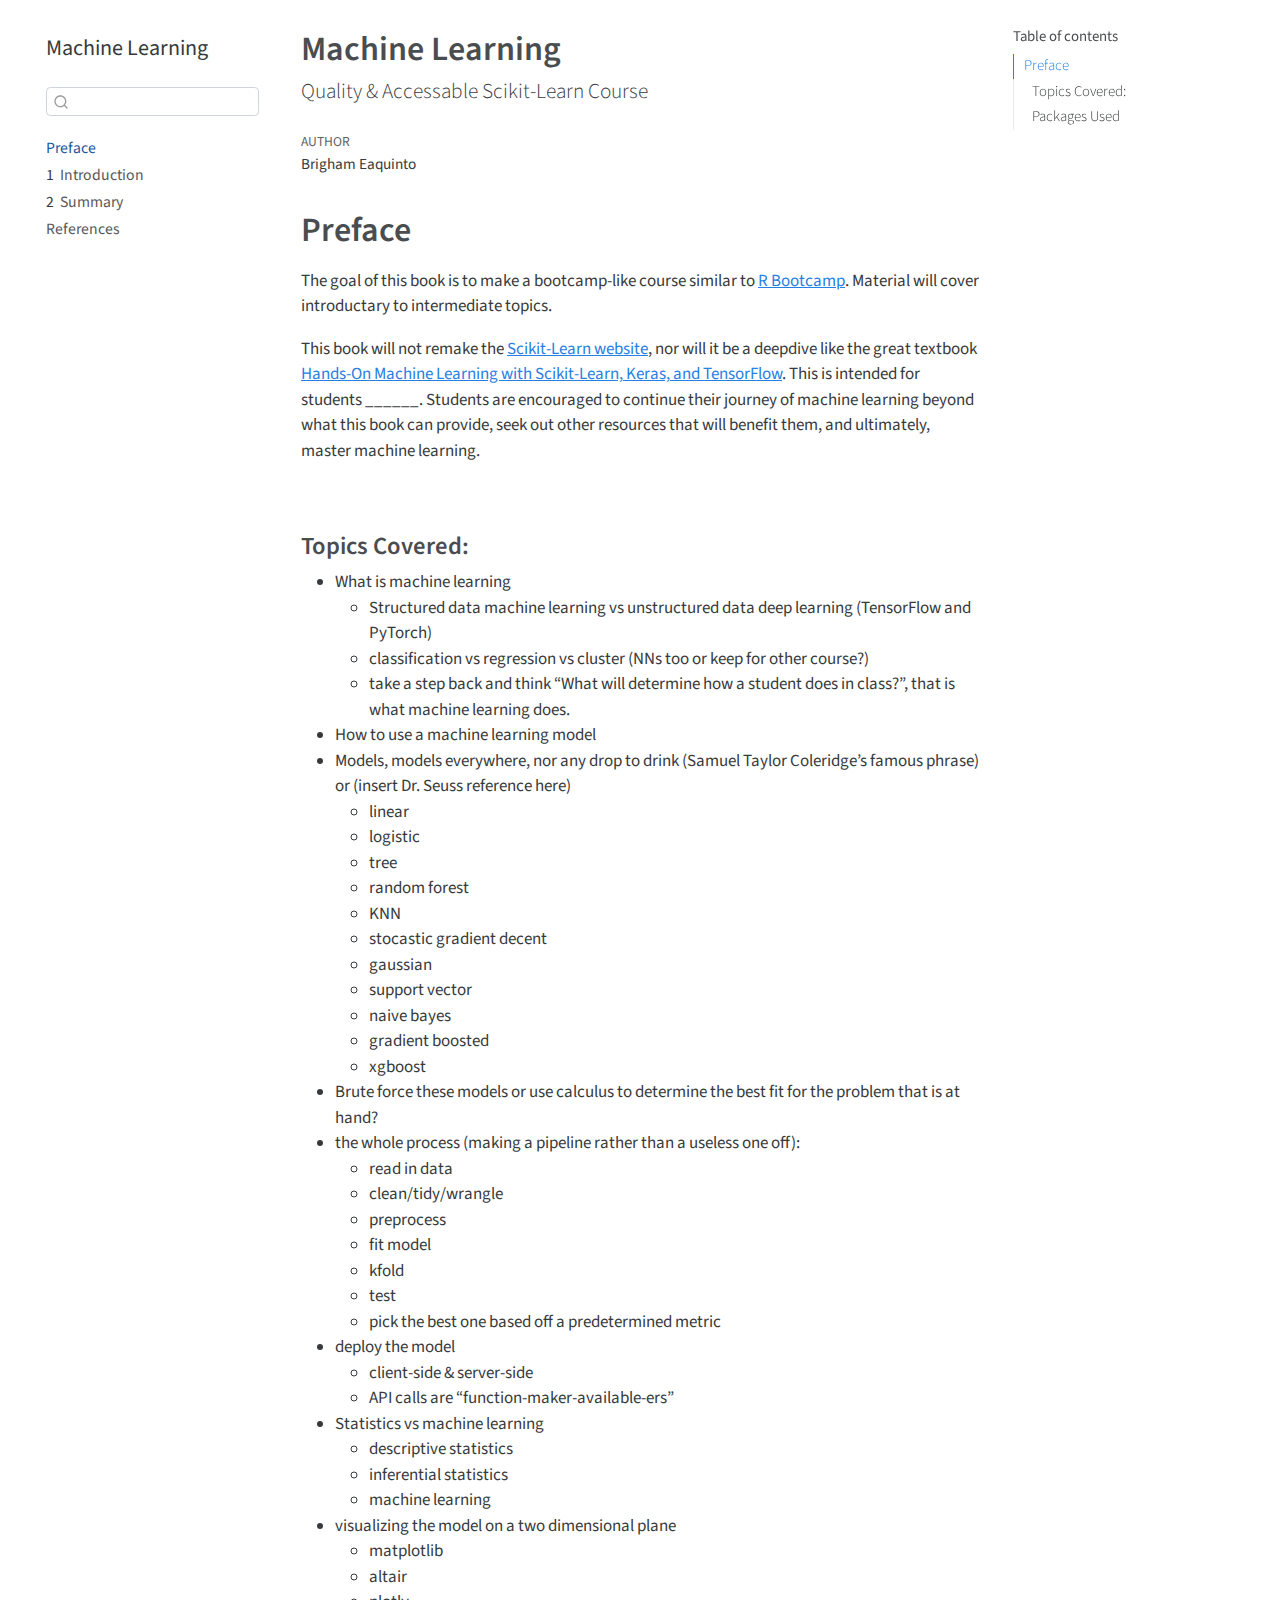
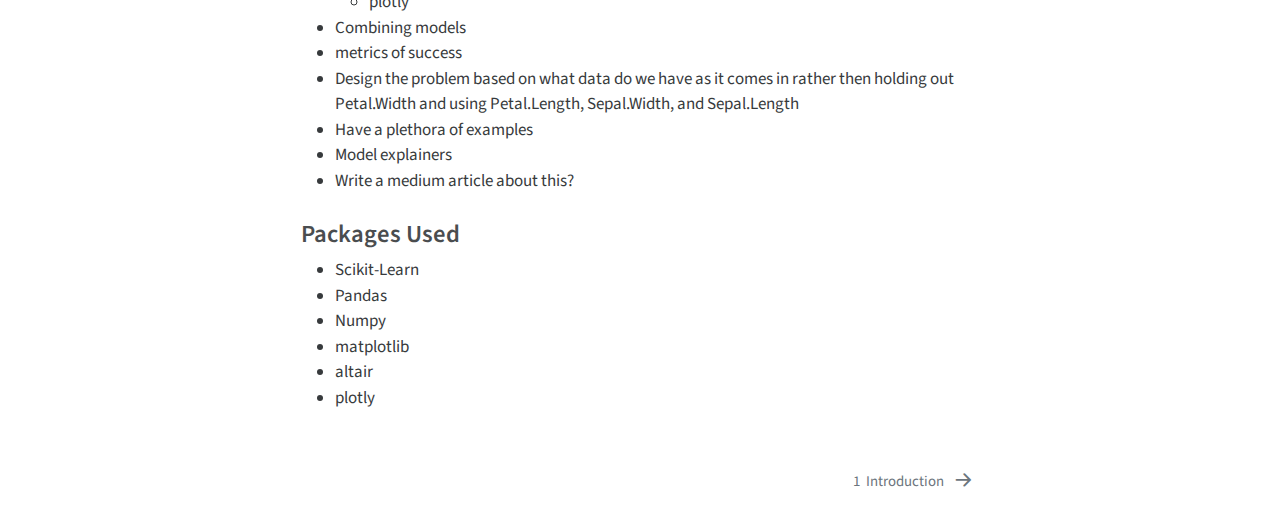
==== _book/index.html @ b911149e "Starting book!" ====
<!DOCTYPE html>
<html xmlns="http://www.w3.org/1999/xhtml" lang="en" xml:lang="en"><head>

<meta charset="utf-8">
<meta name="generator" content="quarto-1.3.450">

<meta name="viewport" content="width=device-width, initial-scale=1.0, user-scalable=yes">

<meta name="author" content="Brigham Eaquinto">

<title>Machine Learning</title>
<style>
code{white-space: pre-wrap;}
span.smallcaps{font-variant: small-caps;}
div.columns{display: flex; gap: min(4vw, 1.5em);}
div.column{flex: auto; overflow-x: auto;}
div.hanging-indent{margin-left: 1.5em; text-indent: -1.5em;}
ul.task-list{list-style: none;}
ul.task-list li input[type="checkbox"] {
  width: 0.8em;
  margin: 0 0.8em 0.2em -1em; /* quarto-specific, see https://github.com/quarto-dev/quarto-cli/issues/4556 */ 
  vertical-align: middle;
}
</style>


<script src="site_libs/quarto-nav/quarto-nav.js"></script>
<script src="site_libs/quarto-nav/headroom.min.js"></script>
<script src="site_libs/clipboard/clipboard.min.js"></script>
<script src="site_libs/quarto-search/autocomplete.umd.js"></script>
<script src="site_libs/quarto-search/fuse.min.js"></script>
<script src="site_libs/quarto-search/quarto-search.js"></script>
<meta name="quarto:offset" content="./">
<link href="./intro.html" rel="next">
<script src="site_libs/quarto-html/quarto.js"></script>
<script src="site_libs/quarto-html/popper.min.js"></script>
<script src="site_libs/quarto-html/tippy.umd.min.js"></script>
<script src="site_libs/quarto-html/anchor.min.js"></script>
<link href="site_libs/quarto-html/tippy.css" rel="stylesheet">
<link href="site_libs/quarto-html/quarto-syntax-highlighting.css" rel="stylesheet" id="quarto-text-highlighting-styles">
<script src="site_libs/bootstrap/bootstrap.min.js"></script>
<link href="site_libs/bootstrap/bootstrap-icons.css" rel="stylesheet">
<link href="site_libs/bootstrap/bootstrap.min.css" rel="stylesheet" id="quarto-bootstrap" data-mode="light">
<script id="quarto-search-options" type="application/json">{
  "location": "sidebar",
  "copy-button": false,
  "collapse-after": 3,
  "panel-placement": "start",
  "type": "textbox",
  "limit": 20,
  "language": {
    "search-no-results-text": "No results",
    "search-matching-documents-text": "matching documents",
    "search-copy-link-title": "Copy link to search",
    "search-hide-matches-text": "Hide additional matches",
    "search-more-match-text": "more match in this document",
    "search-more-matches-text": "more matches in this document",
    "search-clear-button-title": "Clear",
    "search-detached-cancel-button-title": "Cancel",
    "search-submit-button-title": "Submit",
    "search-label": "Search"
  }
}</script>


</head>

<body class="nav-sidebar floating">

<div id="quarto-search-results"></div>
  <header id="quarto-header" class="headroom fixed-top">
  <nav class="quarto-secondary-nav">
    <div class="container-fluid d-flex">
      <button type="button" class="quarto-btn-toggle btn" data-bs-toggle="collapse" data-bs-target="#quarto-sidebar,#quarto-sidebar-glass" aria-controls="quarto-sidebar" aria-expanded="false" aria-label="Toggle sidebar navigation" onclick="if (window.quartoToggleHeadroom) { window.quartoToggleHeadroom(); }">
        <i class="bi bi-layout-text-sidebar-reverse"></i>
      </button>
      <nav class="quarto-page-breadcrumbs" aria-label="breadcrumb"><ol class="breadcrumb"><li class="breadcrumb-item"><a href="./index.html">Preface</a></li></ol></nav>
      <a class="flex-grow-1" role="button" data-bs-toggle="collapse" data-bs-target="#quarto-sidebar,#quarto-sidebar-glass" aria-controls="quarto-sidebar" aria-expanded="false" aria-label="Toggle sidebar navigation" onclick="if (window.quartoToggleHeadroom) { window.quartoToggleHeadroom(); }">      
      </a>
      <button type="button" class="btn quarto-search-button" aria-label="" onclick="window.quartoOpenSearch();">
        <i class="bi bi-search"></i>
      </button>
    </div>
  </nav>
</header>
<!-- content -->
<div id="quarto-content" class="quarto-container page-columns page-rows-contents page-layout-article">
<!-- sidebar -->
  <nav id="quarto-sidebar" class="sidebar collapse collapse-horizontal sidebar-navigation floating overflow-auto">
    <div class="pt-lg-2 mt-2 text-left sidebar-header">
    <div class="sidebar-title mb-0 py-0">
      <a href="./">Machine Learning</a> 
    </div>
      </div>
        <div class="mt-2 flex-shrink-0 align-items-center">
        <div class="sidebar-search">
        <div id="quarto-search" class="" title="Search"></div>
        </div>
        </div>
    <div class="sidebar-menu-container"> 
    <ul class="list-unstyled mt-1">
        <li class="sidebar-item">
  <div class="sidebar-item-container"> 
  <a href="./index.html" class="sidebar-item-text sidebar-link active">
 <span class="menu-text">Preface</span></a>
  </div>
</li>
        <li class="sidebar-item">
  <div class="sidebar-item-container"> 
  <a href="./intro.html" class="sidebar-item-text sidebar-link">
 <span class="menu-text"><span class="chapter-number">1</span>&nbsp; <span class="chapter-title">Introduction</span></span></a>
  </div>
</li>
        <li class="sidebar-item">
  <div class="sidebar-item-container"> 
  <a href="./summary.html" class="sidebar-item-text sidebar-link">
 <span class="menu-text"><span class="chapter-number">2</span>&nbsp; <span class="chapter-title">Summary</span></span></a>
  </div>
</li>
        <li class="sidebar-item">
  <div class="sidebar-item-container"> 
  <a href="./references.html" class="sidebar-item-text sidebar-link">
 <span class="menu-text">References</span></a>
  </div>
</li>
    </ul>
    </div>
</nav>
<div id="quarto-sidebar-glass" data-bs-toggle="collapse" data-bs-target="#quarto-sidebar,#quarto-sidebar-glass"></div>
<!-- margin-sidebar -->
    <div id="quarto-margin-sidebar" class="sidebar margin-sidebar">
        <nav id="TOC" role="doc-toc" class="toc-active">
    <h2 id="toc-title">Table of contents</h2>
   
  <ul>
  <li><a href="#preface" id="toc-preface" class="nav-link active" data-scroll-target="#preface">Preface</a>
  <ul class="collapse">
  <li><a href="#topics-covered" id="toc-topics-covered" class="nav-link" data-scroll-target="#topics-covered">Topics Covered:</a></li>
  <li><a href="#packages-used" id="toc-packages-used" class="nav-link" data-scroll-target="#packages-used">Packages Used</a></li>
  </ul></li>
  </ul>
</nav>
    </div>
<!-- main -->
<main class="content" id="quarto-document-content">

<header id="title-block-header" class="quarto-title-block default">
<div class="quarto-title">
<h1 class="title">Machine Learning</h1>
<p class="subtitle lead">Quality &amp; Accessable Scikit-Learn Course</p>
</div>



<div class="quarto-title-meta">

    <div>
    <div class="quarto-title-meta-heading">Author</div>
    <div class="quarto-title-meta-contents">
             <p>Brigham Eaquinto </p>
          </div>
  </div>
    
  
    
  </div>
  

</header>

<section id="preface" class="level1 unnumbered">
<h1 class="unnumbered">Preface</h1>
<p>The goal of this book is to make a bootcamp-like course similar to <a href="https://brighameaquinto.github.io/">R Bootcamp</a>. Material will cover introductary to intermediate topics.</p>
<p>This book will not remake the <a href="https://scikit-learn.org/stable/">Scikit-Learn website</a>, nor will it be a deepdive like the great textbook <a href="https://www.amazon.com/Hands-Machine-Learning-Scikit-Learn-TensorFlow/dp/1098125975">Hands-On Machine Learning with Scikit-Learn, Keras, and TensorFlow</a>. This is intended for students ______. Students are encouraged to continue their journey of machine learning beyond what this book can provide, seek out other resources that will benefit them, and ultimately, master machine learning.</p>
<p><br></p>
<section id="topics-covered" class="level3">
<h3 class="anchored" data-anchor-id="topics-covered">Topics Covered:</h3>
<ul>
<li>What is machine learning
<ul>
<li>Structured data machine learning vs unstructured data deep learning (TensorFlow and PyTorch)</li>
<li>classification vs regression vs cluster (NNs too or keep for other course?)</li>
<li>take a step back and think “What will determine how a student does in class?”, that is what machine learning does.</li>
</ul></li>
<li>How to use a machine learning model</li>
<li>Models, models everywhere, nor any drop to drink (Samuel Taylor Coleridge’s famous phrase) or (insert Dr.&nbsp;Seuss reference here)
<ul>
<li>linear</li>
<li>logistic</li>
<li>tree</li>
<li>random forest</li>
<li>KNN</li>
<li>stocastic gradient decent</li>
<li>gaussian</li>
<li>support vector</li>
<li>naive bayes</li>
<li>gradient boosted<br>
</li>
<li>xgboost</li>
</ul></li>
<li>Brute force these models or use calculus to determine the best fit for the problem that is at hand?</li>
<li>the whole process (making a pipeline rather than a useless one off):
<ul>
<li>read in data</li>
<li>clean/tidy/wrangle</li>
<li>preprocess</li>
<li>fit model</li>
<li>kfold</li>
<li>test</li>
<li>pick the best one based off a predetermined metric</li>
</ul></li>
<li>deploy the model
<ul>
<li>client-side &amp; server-side</li>
<li>API calls are “function-maker-available-ers”</li>
</ul></li>
<li>Statistics vs machine learning
<ul>
<li>descriptive statistics</li>
<li>inferential statistics</li>
<li>machine learning</li>
</ul></li>
<li>visualizing the model on a two dimensional plane
<ul>
<li>matplotlib</li>
<li>altair</li>
<li>plotly</li>
</ul></li>
<li>Combining models</li>
<li>metrics of success</li>
<li>Design the problem based on what data do we have as it comes in rather then holding out Petal.Width and using Petal.Length, Sepal.Width, and Sepal.Length</li>
<li>Have a plethora of examples</li>
<li>Model explainers</li>
<li>Write a medium article about this?</li>
</ul>
</section>
<section id="packages-used" class="level3">
<h3 class="anchored" data-anchor-id="packages-used">Packages Used</h3>
<ul>
<li>Scikit-Learn</li>
<li>Pandas</li>
<li>Numpy</li>
<li>matplotlib</li>
<li>altair</li>
<li>plotly</li>
</ul>


</section>
</section>

</main> <!-- /main -->
<script id="quarto-html-after-body" type="application/javascript">
window.document.addEventListener("DOMContentLoaded", function (event) {
  const toggleBodyColorMode = (bsSheetEl) => {
    const mode = bsSheetEl.getAttribute("data-mode");
    const bodyEl = window.document.querySelector("body");
    if (mode === "dark") {
      bodyEl.classList.add("quarto-dark");
      bodyEl.classList.remove("quarto-light");
    } else {
      bodyEl.classList.add("quarto-light");
      bodyEl.classList.remove("quarto-dark");
    }
  }
  const toggleBodyColorPrimary = () => {
    const bsSheetEl = window.document.querySelector("link#quarto-bootstrap");
    if (bsSheetEl) {
      toggleBodyColorMode(bsSheetEl);
    }
  }
  toggleBodyColorPrimary();  
  const icon = "";
  const anchorJS = new window.AnchorJS();
  anchorJS.options = {
    placement: 'right',
    icon: icon
  };
  anchorJS.add('.anchored');
  const isCodeAnnotation = (el) => {
    for (const clz of el.classList) {
      if (clz.startsWith('code-annotation-')) {                     
        return true;
      }
    }
    return false;
  }
  const clipboard = new window.ClipboardJS('.code-copy-button', {
    text: function(trigger) {
      const codeEl = trigger.previousElementSibling.cloneNode(true);
      for (const childEl of codeEl.children) {
        if (isCodeAnnotation(childEl)) {
          childEl.remove();
        }
      }
      return codeEl.innerText;
    }
  });
  clipboard.on('success', function(e) {
    // button target
    const button = e.trigger;
    // don't keep focus
    button.blur();
    // flash "checked"
    button.classList.add('code-copy-button-checked');
    var currentTitle = button.getAttribute("title");
    button.setAttribute("title", "Copied!");
    let tooltip;
    if (window.bootstrap) {
      button.setAttribute("data-bs-toggle", "tooltip");
      button.setAttribute("data-bs-placement", "left");
      button.setAttribute("data-bs-title", "Copied!");
      tooltip = new bootstrap.Tooltip(button, 
        { trigger: "manual", 
          customClass: "code-copy-button-tooltip",
          offset: [0, -8]});
      tooltip.show();    
    }
    setTimeout(function() {
      if (tooltip) {
        tooltip.hide();
        button.removeAttribute("data-bs-title");
        button.removeAttribute("data-bs-toggle");
        button.removeAttribute("data-bs-placement");
      }
      button.setAttribute("title", currentTitle);
      button.classList.remove('code-copy-button-checked');
    }, 1000);
    // clear code selection
    e.clearSelection();
  });
  function tippyHover(el, contentFn) {
    const config = {
      allowHTML: true,
      content: contentFn,
      maxWidth: 500,
      delay: 100,
      arrow: false,
      appendTo: function(el) {
          return el.parentElement;
      },
      interactive: true,
      interactiveBorder: 10,
      theme: 'quarto',
      placement: 'bottom-start'
    };
    window.tippy(el, config); 
  }
  const noterefs = window.document.querySelectorAll('a[role="doc-noteref"]');
  for (var i=0; i<noterefs.length; i++) {
    const ref = noterefs[i];
    tippyHover(ref, function() {
      // use id or data attribute instead here
      let href = ref.getAttribute('data-footnote-href') || ref.getAttribute('href');
      try { href = new URL(href).hash; } catch {}
      const id = href.replace(/^#\/?/, "");
      const note = window.document.getElementById(id);
      return note.innerHTML;
    });
  }
      let selectedAnnoteEl;
      const selectorForAnnotation = ( cell, annotation) => {
        let cellAttr = 'data-code-cell="' + cell + '"';
        let lineAttr = 'data-code-annotation="' +  annotation + '"';
        const selector = 'span[' + cellAttr + '][' + lineAttr + ']';
        return selector;
      }
      const selectCodeLines = (annoteEl) => {
        const doc = window.document;
        const targetCell = annoteEl.getAttribute("data-target-cell");
        const targetAnnotation = annoteEl.getAttribute("data-target-annotation");
        const annoteSpan = window.document.querySelector(selectorForAnnotation(targetCell, targetAnnotation));
        const lines = annoteSpan.getAttribute("data-code-lines").split(",");
        const lineIds = lines.map((line) => {
          return targetCell + "-" + line;
        })
        let top = null;
        let height = null;
        let parent = null;
        if (lineIds.length > 0) {
            //compute the position of the single el (top and bottom and make a div)
            const el = window.document.getElementById(lineIds[0]);
            top = el.offsetTop;
            height = el.offsetHeight;
            parent = el.parentElement.parentElement;
          if (lineIds.length > 1) {
            const lastEl = window.document.getElementById(lineIds[lineIds.length - 1]);
            const bottom = lastEl.offsetTop + lastEl.offsetHeight;
            height = bottom - top;
          }
          if (top !== null && height !== null && parent !== null) {
            // cook up a div (if necessary) and position it 
            let div = window.document.getElementById("code-annotation-line-highlight");
            if (div === null) {
              div = window.document.createElement("div");
              div.setAttribute("id", "code-annotation-line-highlight");
              div.style.position = 'absolute';
              parent.appendChild(div);
            }
            div.style.top = top - 2 + "px";
            div.style.height = height + 4 + "px";
            let gutterDiv = window.document.getElementById("code-annotation-line-highlight-gutter");
            if (gutterDiv === null) {
              gutterDiv = window.document.createElement("div");
              gutterDiv.setAttribute("id", "code-annotation-line-highlight-gutter");
              gutterDiv.style.position = 'absolute';
              const codeCell = window.document.getElementById(targetCell);
              const gutter = codeCell.querySelector('.code-annotation-gutter');
              gutter.appendChild(gutterDiv);
            }
            gutterDiv.style.top = top - 2 + "px";
            gutterDiv.style.height = height + 4 + "px";
          }
          selectedAnnoteEl = annoteEl;
        }
      };
      const unselectCodeLines = () => {
        const elementsIds = ["code-annotation-line-highlight", "code-annotation-line-highlight-gutter"];
        elementsIds.forEach((elId) => {
          const div = window.document.getElementById(elId);
          if (div) {
            div.remove();
          }
        });
        selectedAnnoteEl = undefined;
      };
      // Attach click handler to the DT
      const annoteDls = window.document.querySelectorAll('dt[data-target-cell]');
      for (const annoteDlNode of annoteDls) {
        annoteDlNode.addEventListener('click', (event) => {
          const clickedEl = event.target;
          if (clickedEl !== selectedAnnoteEl) {
            unselectCodeLines();
            const activeEl = window.document.querySelector('dt[data-target-cell].code-annotation-active');
            if (activeEl) {
              activeEl.classList.remove('code-annotation-active');
            }
            selectCodeLines(clickedEl);
            clickedEl.classList.add('code-annotation-active');
          } else {
            // Unselect the line
            unselectCodeLines();
            clickedEl.classList.remove('code-annotation-active');
          }
        });
      }
  const findCites = (el) => {
    const parentEl = el.parentElement;
    if (parentEl) {
      const cites = parentEl.dataset.cites;
      if (cites) {
        return {
          el,
          cites: cites.split(' ')
        };
      } else {
        return findCites(el.parentElement)
      }
    } else {
      return undefined;
    }
  };
  var bibliorefs = window.document.querySelectorAll('a[role="doc-biblioref"]');
  for (var i=0; i<bibliorefs.length; i++) {
    const ref = bibliorefs[i];
    const citeInfo = findCites(ref);
    if (citeInfo) {
      tippyHover(citeInfo.el, function() {
        var popup = window.document.createElement('div');
        citeInfo.cites.forEach(function(cite) {
          var citeDiv = window.document.createElement('div');
          citeDiv.classList.add('hanging-indent');
          citeDiv.classList.add('csl-entry');
          var biblioDiv = window.document.getElementById('ref-' + cite);
          if (biblioDiv) {
            citeDiv.innerHTML = biblioDiv.innerHTML;
          }
          popup.appendChild(citeDiv);
        });
        return popup.innerHTML;
      });
    }
  }
});
</script>
<nav class="page-navigation">
  <div class="nav-page nav-page-previous">
  </div>
  <div class="nav-page nav-page-next">
      <a href="./intro.html" class="pagination-link">
        <span class="nav-page-text"><span class="chapter-number">1</span>&nbsp; <span class="chapter-title">Introduction</span></span> <i class="bi bi-arrow-right-short"></i>
      </a>
  </div>
</nav>
</div> <!-- /content -->



</body></html>
---- _book/site_libs/quarto-html/tippy.css ----
.tippy-box[data-animation=fade][data-state=hidden]{opacity:0}[data-tippy-root]{max-width:calc(100vw - 10px)}.tippy-box{position:relative;background-color:#333;color:#fff;border-radius:4px;font-size:14px;line-height:1.4;white-space:normal;outline:0;transition-property:transform,visibility,opacity}.tippy-box[data-placement^=top]>.tippy-arrow{bottom:0}.tippy-box[data-placement^=top]>.tippy-arrow:before{bottom:-7px;left:0;border-width:8px 8px 0;border-top-color:initial;transform-origin:center top}.tippy-box[data-placement^=bottom]>.tippy-arrow{top:0}.tippy-box[data-placement^=bottom]>.tippy-arrow:before{top:-7px;left:0;border-width:0 8px 8px;border-bottom-color:initial;transform-origin:center bottom}.tippy-box[data-placement^=left]>.tippy-arrow{right:0}.tippy-box[data-placement^=left]>.tippy-arrow:before{border-width:8px 0 8px 8px;border-left-color:initial;right:-7px;transform-origin:center left}.tippy-box[data-placement^=right]>.tippy-arrow{left:0}.tippy-box[data-placement^=right]>.tippy-arrow:before{left:-7px;border-width:8px 8px 8px 0;border-right-color:initial;transform-origin:center right}.tippy-box[data-inertia][data-state=visible]{transition-timing-function:cubic-bezier(.54,1.5,.38,1.11)}.tippy-arrow{width:16px;height:16px;color:#333}.tippy-arrow:before{content:"";position:absolute;border-color:transparent;border-style:solid}.tippy-content{position:relative;padding:5px 9px;z-index:1}
---- _book/site_libs/quarto-html/quarto-syntax-highlighting.css ----
/* quarto syntax highlight colors */
:root {
  --quarto-hl-ot-color: #003B4F;
  --quarto-hl-at-color: #657422;
  --quarto-hl-ss-color: #20794D;
  --quarto-hl-an-color: #5E5E5E;
  --quarto-hl-fu-color: #4758AB;
  --quarto-hl-st-color: #20794D;
  --quarto-hl-cf-color: #003B4F;
  --quarto-hl-op-color: #5E5E5E;
  --quarto-hl-er-color: #AD0000;
  --quarto-hl-bn-color: #AD0000;
  --quarto-hl-al-color: #AD0000;
  --quarto-hl-va-color: #111111;
  --quarto-hl-bu-color: inherit;
  --quarto-hl-ex-color: inherit;
  --quarto-hl-pp-color: #AD0000;
  --quarto-hl-in-color: #5E5E5E;
  --quarto-hl-vs-color: #20794D;
  --quarto-hl-wa-color: #5E5E5E;
  --quarto-hl-do-color: #5E5E5E;
  --quarto-hl-im-color: #00769E;
  --quarto-hl-ch-color: #20794D;
  --quarto-hl-dt-color: #AD0000;
  --quarto-hl-fl-color: #AD0000;
  --quarto-hl-co-color: #5E5E5E;
  --quarto-hl-cv-color: #5E5E5E;
  --quarto-hl-cn-color: #8f5902;
  --quarto-hl-sc-color: #5E5E5E;
  --quarto-hl-dv-color: #AD0000;
  --quarto-hl-kw-color: #003B4F;
}

/* other quarto variables */
:root {
  --quarto-font-monospace: SFMono-Regular, Menlo, Monaco, Consolas, "Liberation Mono", "Courier New", monospace;
}

pre > code.sourceCode > span {
  color: #003B4F;
}

code span {
  color: #003B4F;
}

code.sourceCode > span {
  color: #003B4F;
}

div.sourceCode,
div.sourceCode pre.sourceCode {
  color: #003B4F;
}

code span.ot {
  color: #003B4F;
  font-style: inherit;
}

code span.at {
  color: #657422;
  font-style: inherit;
}

code span.ss {
  color: #20794D;
  font-style: inherit;
}

code span.an {
  color: #5E5E5E;
  font-style: inherit;
}

code span.fu {
  color: #4758AB;
  font-style: inherit;
}

code span.st {
  color: #20794D;
  font-style: inherit;
}

code span.cf {
  color: #003B4F;
  font-style: inherit;
}

code span.op {
  color: #5E5E5E;
  font-style: inherit;
}

code span.er {
  color: #AD0000;
  font-style: inherit;
}

code span.bn {
  color: #AD0000;
  font-style: inherit;
}

code span.al {
  color: #AD0000;
  font-style: inherit;
}

code span.va {
  color: #111111;
  font-style: inherit;
}

code span.bu {
  font-style: inherit;
}

code span.ex {
  font-style: inherit;
}

code span.pp {
  color: #AD0000;
  font-style: inherit;
}

code span.in {
  color: #5E5E5E;
  font-style: inherit;
}

code span.vs {
  color: #20794D;
  font-style: inherit;
}

code span.wa {
  color: #5E5E5E;
  font-style: italic;
}

code span.do {
  color: #5E5E5E;
  font-style: italic;
}

code span.im {
  color: #00769E;
  font-style: inherit;
}

code span.ch {
  color: #20794D;
  font-style: inherit;
}

code span.dt {
  color: #AD0000;
  font-style: inherit;
}

code span.fl {
  color: #AD0000;
  font-style: inherit;
}

code span.co {
  color: #5E5E5E;
  font-style: inherit;
}

code span.cv {
  color: #5E5E5E;
  font-style: italic;
}

code span.cn {
  color: #8f5902;
  font-style: inherit;
}

code span.sc {
  color: #5E5E5E;
  font-style: inherit;
}

code span.dv {
  color: #AD0000;
  font-style: inherit;
}

code span.kw {
  color: #003B4F;
  font-style: inherit;
}

.prevent-inlining {
  content: "</";
}

/*# sourceMappingURL=debc5d5d77c3f9108843748ff7464032.css.map */
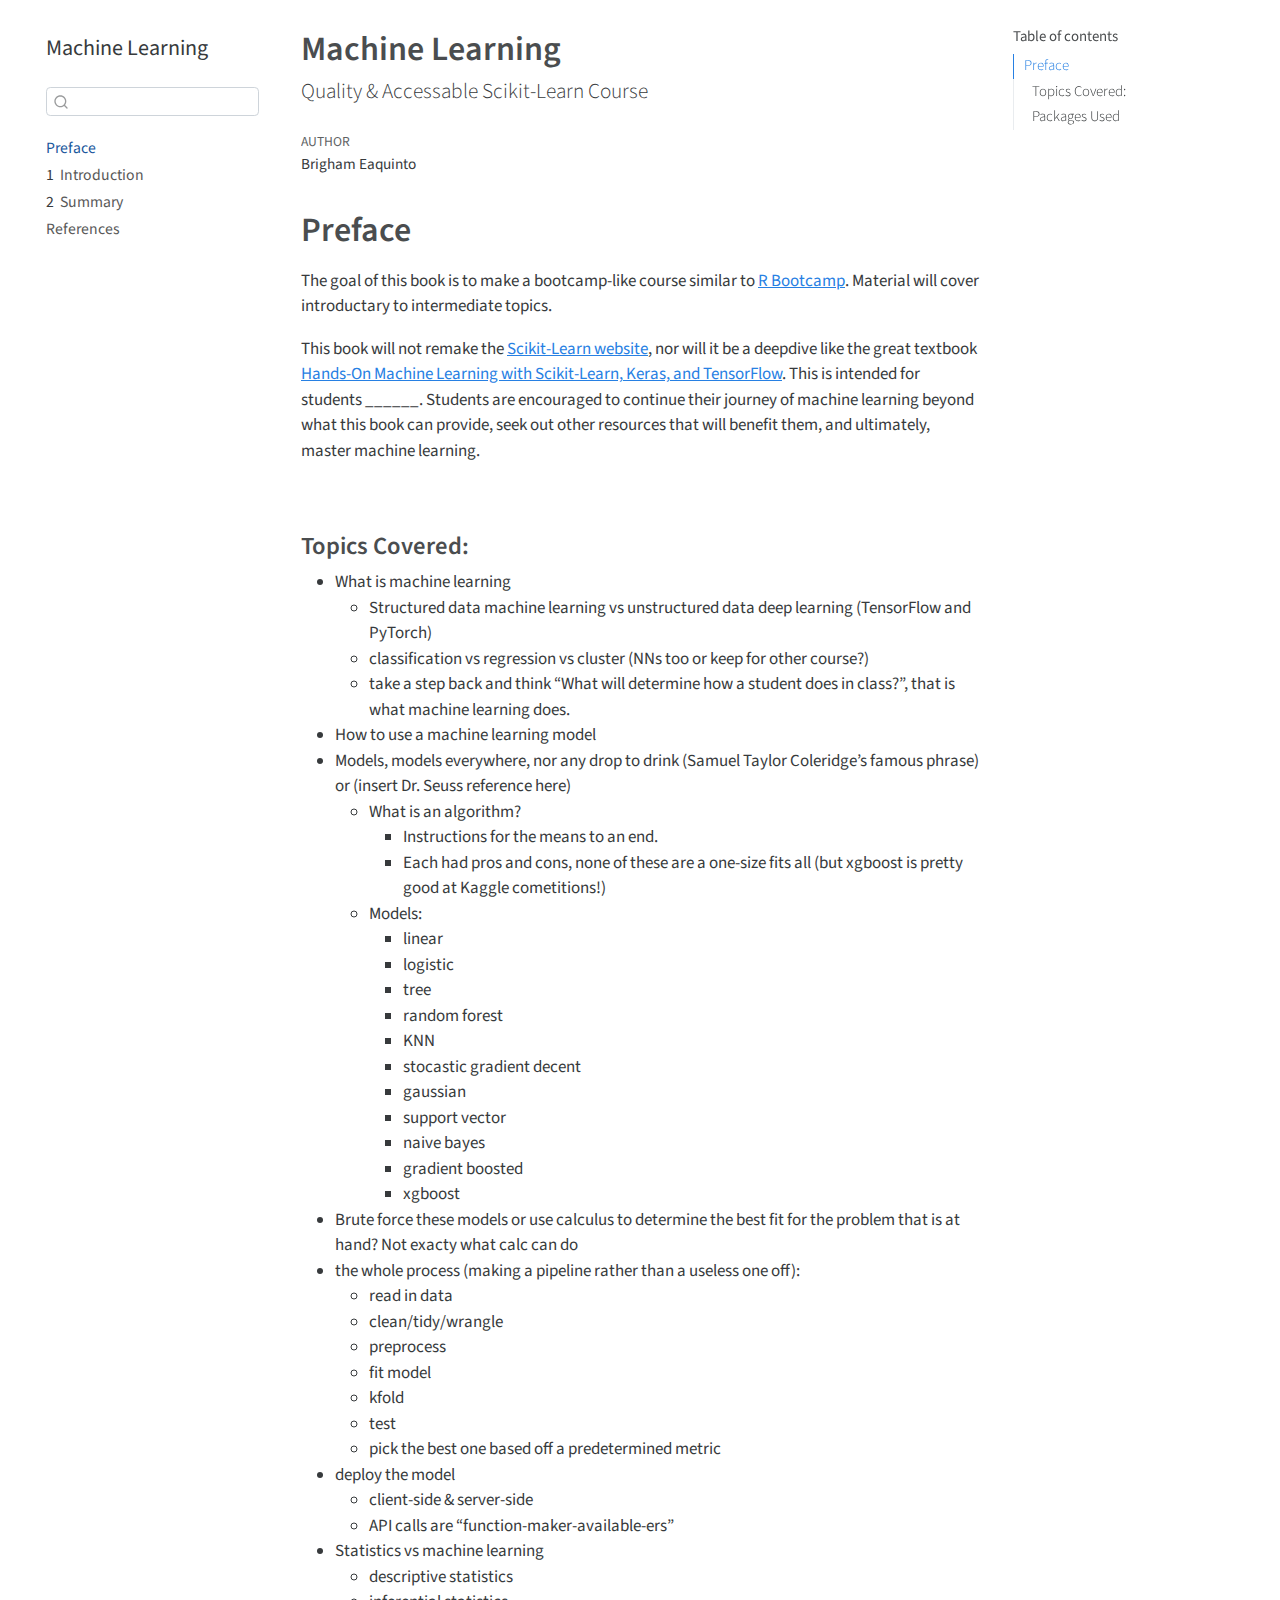
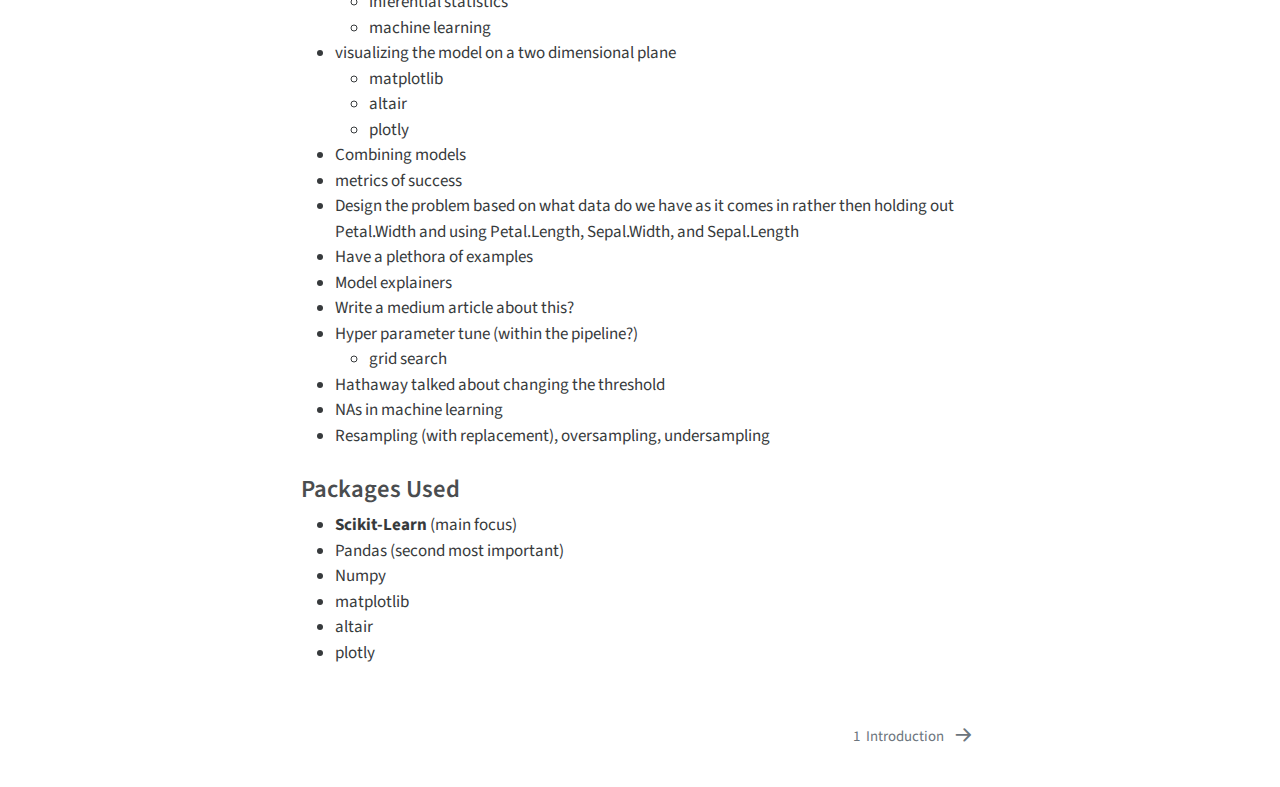
==== commit bdc59076: "Starting the most important part!" ====
--- a/_book/index.html
+++ b/_book/index.html
@@ -185,6 +185,13 @@
 <li>How to use a machine learning model</li>
 <li>Models, models everywhere, nor any drop to drink (Samuel Taylor Coleridge’s famous phrase) or (insert Dr.&nbsp;Seuss reference here)
 <ul>
+<li>What is an algorithm?
+<ul>
+<li>Instructions for the means to an end.</li>
+<li>Each had pros and cons, none of these are a one-size fits all (but xgboost is pretty good at Kaggle cometitions!)</li>
+</ul></li>
+<li>Models:
+<ul>
 <li>linear</li>
 <li>logistic</li>
 <li>tree</li>
@@ -198,7 +205,8 @@
 </li>
 <li>xgboost</li>
 </ul></li>
-<li>Brute force these models or use calculus to determine the best fit for the problem that is at hand?</li>
+</ul></li>
+<li>Brute force these models or use calculus to determine the best fit for the problem that is at hand? Not exacty what calc can do</li>
 <li>the whole process (making a pipeline rather than a useless one off):
 <ul>
 <li>read in data</li>
@@ -232,13 +240,20 @@
 <li>Have a plethora of examples</li>
 <li>Model explainers</li>
 <li>Write a medium article about this?</li>
+<li>Hyper parameter tune (within the pipeline?)
+<ul>
+<li>grid search</li>
+</ul></li>
+<li>Hathaway talked about changing the threshold</li>
+<li>NAs in machine learning</li>
+<li>Resampling (with replacement), oversampling, undersampling</li>
 </ul>
 </section>
 <section id="packages-used" class="level3">
 <h3 class="anchored" data-anchor-id="packages-used">Packages Used</h3>
 <ul>
-<li>Scikit-Learn</li>
-<li>Pandas</li>
+<li><strong>Scikit-Learn</strong> (main focus)</li>
+<li>Pandas (second most important)</li>
 <li>Numpy</li>
 <li>matplotlib</li>
 <li>altair</li>
